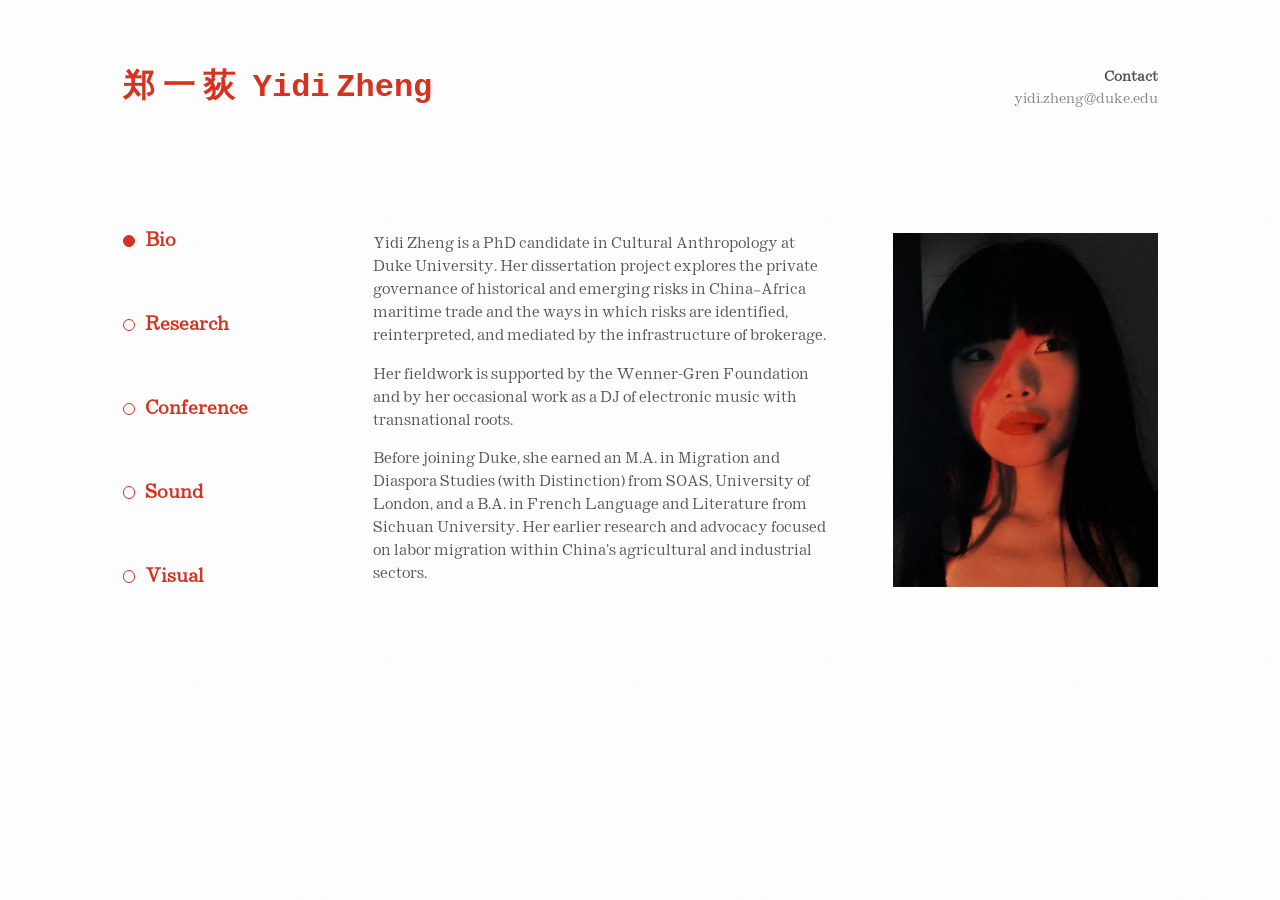
==== index.html @ cf09182e "Add files via upload" ====
<!DOCTYPE html>
<html lang="en">
<head>
    <meta charset="UTF-8">
    <meta name="viewport" content="width=device-width, initial-scale=1.0">
    <title>Yidi Zheng 郑一荻 — Cultural Anthropology, Duke University</title>
    <meta name="description" content="Yidi Zheng (郑一荻) is a PhD candidate in Cultural Anthropology at Duke University, researching risk, brokerage and China–Africa maritime trade, and a DJ of electronic music.">
    <link rel="canonical" href="https://yidizheng.info/">
    <meta property="og:title" content="Yidi Zheng 郑一荻 — Cultural Anthropology, Duke University">
    <meta property="og:description" content="Yidi Zheng (郑一荻) is a PhD candidate in Cultural Anthropology at Duke University, researching risk, brokerage and China–Africa maritime trade, and a DJ of electronic music.">
    <meta property="og:url" content="https://yidizheng.info/">
    <meta property="og:image" content="https://yidizheng.info/yidi.jpg">
    <meta property="og:type" content="profile">
    <script type="application/ld+json">
{
  "@context": "https://schema.org",
  "@type": "Person",
  "name": "Yidi Zheng",
  "alternateName": [
    "郑一荻",
    "yidiyidiyidi"
  ],
  "url": "https://yidizheng.info/",
  "image": "https://yidizheng.info/yidi.jpg",
  "email": "mailto:yidi.zheng@duke.edu",
  "jobTitle": "PhD Candidate in Cultural Anthropology",
  "affiliation": {
    "@type": "CollegeOrUniversity",
    "name": "Duke University"
  },
  "alumniOf": [
    {
      "@type": "CollegeOrUniversity",
      "name": "SOAS, University of London"
    },
    {
      "@type": "CollegeOrUniversity",
      "name": "Sichuan University"
    }
  ],
  "sameAs": [
    "https://instagram.com/yidiyidiyidi"
  ]
}
    </script>
    <link rel="preconnect" href="https://fonts.googleapis.com">
    <link rel="preconnect" href="https://fonts.gstatic.com" crossorigin>
    <link rel="stylesheet" href="https://fonts.googleapis.com/css2?family=EB+Garamond:ital,wght@0,400;0,500;0,600;0,700;1,400;1,700&display=swap">
    <link rel="stylesheet" href="film.css">
    <style>
        :root {
            --photo-w: 265px;   /* photo column */
            --text-w: 460px;    /* bio column */
            --col-gap: 60px;    /* space between photo and bio */
        }

        body {
            color: #555;
            font-family: "Paragon", "EB Garamond", Garamond, "Times New Roman", serif;
            margin: 0;
            padding: 60px 20px;
            line-height: 1.6;
            display: flex;
            justify-content: center;
        }

        .container {
            max-width: 900px;
            width: 100%;
            box-sizing: border-box;
        }

        header {
            margin-bottom: 85px;
            text-align: left;
        }

        h1 {
            white-space: nowrap;
            font-weight: bold;
            color: #D8321F; /* Lip red */
            margin: 0 0 10px 0;
        }

        h1 a {
            color: inherit;
            text-decoration: none;
        }

        /* PHOTO LEFT, BIO RIGHT — links below share the same two columns */
        .intro {
            display: grid;
            grid-template-columns: var(--text-w) var(--photo-w);
            column-gap: var(--col-gap);
            justify-content: end;   /* bio + photo sit flush right; photo's right edge under CONTACT */
        }

        /* bio text on the left, photo on the right */
        .intro .bio   { grid-column: 1; grid-row: 1; }
        .intro .photo { grid-column: 2; grid-row: 1; }

        .intro {
            align-items: start;
        }

        .intro {
            margin-bottom: 0;
        }


        .photo {
            width: var(--photo-w);
        }

        .photo img {
            width: 100%;
            height: auto;
            display: block;
        }

        .bio {
            /* the three paragraphs spread to fill exactly the photo's height,
               so the text's top and bottom always line up with the photo */
            height: calc(var(--photo-w) * 4 / 3);
            display: flex;
            flex-direction: column;
            justify-content: space-between;
            font-size: 0.9rem;
            position: relative;
            z-index: 1;
        }

        .bio p {
            margin: 0;
        }

        .bio p:last-child {
            margin-bottom: 0;
        }

        /* MOBILE OPTIMIZATIONS */
        @media (max-width: 760px) {
            body {
                padding: 40px 15px;
                align-items: flex-start;
            }
            header {
                margin-bottom: 60px;
            }
            .intro {
                grid-template-columns: 1fr;
                row-gap: 28px;
                margin-bottom: 60px;
            }
            .photo {
                width: 100%;
            }
            .intro .photo { grid-column: 1; grid-row: 1; }
            .intro .bio   { grid-column: 1; grid-row: 2; height: auto; gap: 1em; }
        }
    </style>
</head>
<body>

<div class="container site">
    <header>
        <h1><span class="name-zh" lang="zh-Hans">郑一荻</span><a href="index.html">Yidi Zheng</a></h1>
        <div class="contact"><span class="contact-label">Contact</span> <a href="mailto:yidi.zheng@duke.edu">yidi.zheng@duke.edu</a></div>
    </header>

    <div class="layout">
            <nav class="side-nav" aria-label="Sections">
                <a href="index.html" class="current" aria-current="page"><span class="radio" aria-hidden="true"></span>Bio</a>
                <a href="research.html"><span class="radio" aria-hidden="true"></span>Research</a>
                <a href="conference.html"><span class="radio" aria-hidden="true"></span>Conference</a>
                <a href="sound.html"><span class="radio" aria-hidden="true"></span>Sound</a>
                <a href="visual.html"><span class="radio" aria-hidden="true"></span>Visual</a>
            </nav>

    <main>
        <section class="intro">
            <div class="photo">
                <img src="yidi.jpg" alt="Portrait of Yidi Zheng">
            </div>
            <div class="bio">
                <p>Yidi Zheng is a PhD candidate in Cultural Anthropology at Duke University. Her dissertation project explores the private governance of historical and emerging risks in China–Africa maritime trade and the ways in which risks are identified, reinterpreted, and mediated by the infrastructure of brokerage.</p>
                <p>Her fieldwork is supported by the Wenner-Gren Foundation and by her occasional work as a DJ of electronic music with transnational roots.</p>
                <p>Before joining Duke, she earned an M.A. in Migration and Diaspora Studies (with Distinction) from SOAS, University of London, and a B.A. in French Language and Literature from Sichuan University. Her earlier research and advocacy focused on labor migration within China's agricultural and industrial sectors.</p>
            </div>
        </section>
    </main>
    </div>
</div>


</body>
</html>
---- film.css ----
/* ==========================================================
   FILM BACKGROUND — shared by all pages
   - flat white background
   - animated film grain over everything, like the photo
   ========================================================== */

/* Paragon — the site's typeface (self-hosted in /fonts).
   Characters Paragon lacks (e.g. š, ł, –) fall back to EB Garamond. */
@font-face {
    font-family: "Paragon";
    src: url("fonts/Paragon-Regular.otf") format("opentype");
    font-weight: 400;
    font-style: normal;
    font-display: swap;
}
@font-face {
    font-family: "Paragon";
    src: url("fonts/Paragon-Italic.otf") format("opentype");
    font-weight: 400;
    font-style: italic;
    font-display: swap;
}

html {
    background-color: #fff;
}

body {
    background-color: transparent !important;
    position: relative;
}

/* Film grain */
body::after {
    content: "";
    position: fixed;
    inset: -100px;
    z-index: 1000;
    pointer-events: none;
    background-image: url("data:image/svg+xml;utf8,<svg xmlns='http://www.w3.org/2000/svg' width='220' height='220'><filter id='n'><feTurbulence type='fractalNoise' baseFrequency='0.85' numOctaves='3' stitchTiles='stitch'/><feColorMatrix type='saturate' values='0'/></filter><rect width='100%' height='100%' filter='url(%23n)'/></svg>");
    background-size: 220px 220px;
    opacity: 0.06;
    mix-blend-mode: multiply;
    animation: film-grain 0.9s steps(6) infinite;
}

@keyframes film-grain {
    0%   { transform: translate(0, 0); }
    17%  { transform: translate(-40px, 25px); }
    33%  { transform: translate(30px, -45px); }
    50%  { transform: translate(-25px, -15px); }
    67%  { transform: translate(45px, 35px); }
    83%  { transform: translate(-50px, 10px); }
    100% { transform: translate(0, 0); }
}

/* Respect users who turn off motion */
@media (prefers-reduced-motion: reduce) {
    body::after { animation: none; }
}

/* Chinese name to the left of "yidi zheng" — same red and size,
   in a bold Chinese sans-serif that matches the monospace weight */
.name-zh {
    font-family: "PingFang SC", "Hiragino Sans GB", "Microsoft YaHei", "Noto Sans SC", "Noto Sans CJK SC", "Source Han Sans SC", sans-serif;
    font-weight: 700;
    /* spacing rule for the name:
       郑 · 一 · 荻 gaps  =  "yidi" · "zheng" gap  =  1 unit
       gap between 郑一荻 and yidi zheng       =  2 units */
    letter-spacing: 0.25em;     /* opens 郑 一 荻 to ~10px apart */
    margin-right: 0.32em;       /* ~20px between the Chinese and English names */
}

/* The name "Yidi Zheng 郑一荻" — identical on every page */
h1 {
    /* the name keeps its original fonts; the rest of the site is in Paragon */
    font-family: "SFMono-Regular", Consolas, "Liberation Mono", Menlo, Courier, monospace;
    font-size: 2rem;
    font-weight: bold;
    color: #D8321F;
    white-space: nowrap;
    text-transform: none;        /* "Yidi Zheng" exactly as written */
    word-spacing: -0.39em;       /* ~10px between "yidi" and "zheng" */
}

/* Contact line under the name — grey, same size as body text */
.contact {
    font-family: "Paragon", "EB Garamond", Garamond, "Times New Roman", serif;
    font-size: 0.85rem;
    color: #555;
    margin: 0;
    white-space: nowrap;
}
.contact-label {
    font-weight: bold;           /* "contact" in bold, lowercase */
}
.contact a {
    display: block;          /* email on its own line under CONTACT */
    color: #888;             /* same lighter grey as the tracklists */
    text-decoration: none;
}
.contact a:hover {
    color: #D8321F;
    text-decoration: underline;
    text-underline-offset: 3px;
}

/* ==========================================================
   SIDE MENU — Bio / Research / Conference / Sound / Visual
   Same on every page, stays in view while scrolling.
   Each entry has a small red radio button on its right;
   the current page's button is filled with a dot.
   ========================================================== */
.container.site {
    /* menu 150 + gap 70 + content 815 (Bio photo 265 + gap 90 + bio 460),
       so the right edge of every page lines up with the bio's right edge */
    max-width: 1035px;
}

/* Same page margins and header spacing on every page,
   so the name, 郑一荻 and CONTACT never move between pages */
html body {
    padding: 60px 20px;
    align-items: flex-start;
}
.site > header {
    margin-bottom: 110px;   /* space between the name and the menu/content */
}

/* Header: name on the left, contact on the right (top-aligned) */
.site > header {
    display: grid;
    grid-template-columns: 1fr auto;
    align-items: start;
    column-gap: 30px;
}
.site > header h1 { grid-column: 1; grid-row: 1; }
.site > header .contact {
    grid-column: 2; grid-row: 1; text-align: right;
    /* nudge so the top of "Contact" lines up with the top of 郑一荻 yidi zheng */
    margin-top: 7px;
}

.layout {
    display: grid;
    grid-template-columns: 150px minmax(0, 1fr);
    column-gap: 70px;
    align-items: start;
}

.side-nav {
    position: sticky;
    top: 40px;
    display: flex;
    flex-direction: column;
    align-items: flex-start;
    justify-content: space-between;
    /* same height as the Bio photo (265px wide, 3:4) so the first entry
       lines up with its top edge and the last with its bottom edge */
    height: calc(265px * 4 / 3);
}

.side-nav a {
    display: inline-flex;
    align-items: center;
    font-family: "Paragon", "EB Garamond", Garamond, "Times New Roman", serif;
    font-size: 1.125rem;
    font-weight: bold;
    color: #D8321F;
    text-decoration: none;
    line-height: 1;
    text-transform: none;        /* Bio / Research / Conference / Sound / Visual */
}

.side-nav .radio {
    width: 0.7em;                /* 12.6px */
    height: 0.7em;
    margin-right: 0.55em;
    border: 1.5px solid #D8321F;
    border-radius: 50%;          /* round */
    box-sizing: border-box;
    flex-shrink: 0;
    background: transparent;
    transition: background 0.15s ease;
    position: relative;
    top: -1px;                   /* optically centred on the lowercase letters */
}

/* hover: the whole button fills in pale red */
.side-nav a:hover .radio {
    background: rgba(216, 50, 31, 0.35);
}

/* current page: the whole button is solid red */
.side-nav a.current .radio {
    background: #D8321F;
}

/* phones: menu becomes one row under the name */
@media (max-width: 760px) {
    html body {
        padding: 40px 15px;
    }
    .site > header {
        margin-bottom: 40px;
    }
    .site > header {
        grid-template-columns: 1fr;
    }
    .site > header .contact {
        grid-column: 1;
        grid-row: 2;
        text-align: left;
        margin-top: 0;
        margin-bottom: 8px;
    }
    .layout {
        display: block;
    }
    .side-nav {
        position: sticky;
        top: 0;
        z-index: 10;
        flex-direction: row;
        flex-wrap: nowrap;
        justify-content: space-between;
        align-items: center;
        height: auto;
        gap: 4px 0;
        padding: 10px 0;
        margin-bottom: 40px;
        background: #fff;
    }
    .side-nav a {
        font-size: 0.78rem;
    }
    .side-nav .radio {
        margin-right: 0.35em;
        border-width: 1.2px;
    }
}

/* Project titles that are links (to the mix, article, etc.) */
a.project-title,
.project-title a {
    color: #D8321F;
    text-decoration: none;
}
a.project-title:hover,
.project-title a:hover {
    text-decoration: underline;
    text-underline-offset: 4px;
}

/* "Tracklist" label, normal capitalization */
.tracklist-header {
    text-transform: none;
}

/* Dates and locations: normal capitalization, regular weight (not bold) */
.project-info .project-meta {
    text-transform: none;
    font-weight: normal;
}

/* Mix buttons: a red play triangle with rounded corners, no text (14.4px tall,
   slightly bigger than the 12.6px menu buttons). Like them: hover fills it in pale red,
   and while the mix is playing the whole triangle is solid red. */
.audio-control-btn .text {
    display: none;
}
.audio-control-btn .icon {
    display: inline-block;
    width: 16px !important;      /* triangle is 14.4px tall */
    height: 16px;
    margin-right: 0 !important;
    font-size: 0 !important;     /* hide the ▶ / ■ characters; the shape is drawn below */
    color: transparent;
    background: url("data:image/svg+xml;utf8,<svg xmlns='http://www.w3.org/2000/svg' viewBox='0 0 16 16'><path d='M2.91 1.55 L14.29 8.00 L2.91 14.45 Z' fill='none' stroke='%23D8321F' stroke-width='1.5' stroke-linejoin='round'/></svg>") center / contain no-repeat;
}
.audio-control-btn:hover .icon {
    background-image: url("data:image/svg+xml;utf8,<svg xmlns='http://www.w3.org/2000/svg' viewBox='0 0 16 16'><path d='M2.91 1.55 L14.29 8.00 L2.91 14.45 Z' fill='%23D8321F' fill-opacity='0.35' stroke='%23D8321F' stroke-width='1.5' stroke-linejoin='round'/></svg>");
}
.audio-control-btn.is-playing .icon {
    background-image: url("data:image/svg+xml;utf8,<svg xmlns='http://www.w3.org/2000/svg' viewBox='0 0 16 16'><path d='M2.91 1.55 L14.29 8.00 L2.91 14.45 Z' fill='%23D8321F' fill-opacity='1' stroke='%23D8321F' stroke-width='1.5' stroke-linejoin='round'/></svg>");
}

/* Description text under each entry (research, conference, visual)
   matches the bio on the front page: 0.9rem Paragon, grey, same line spacing */
.project .article-description-wrapper,
.project .article-description-wrapper p,
.project .description,
.project .description p {
    font-size: 0.9rem;
    color: #555;
    line-height: 1.6;
}
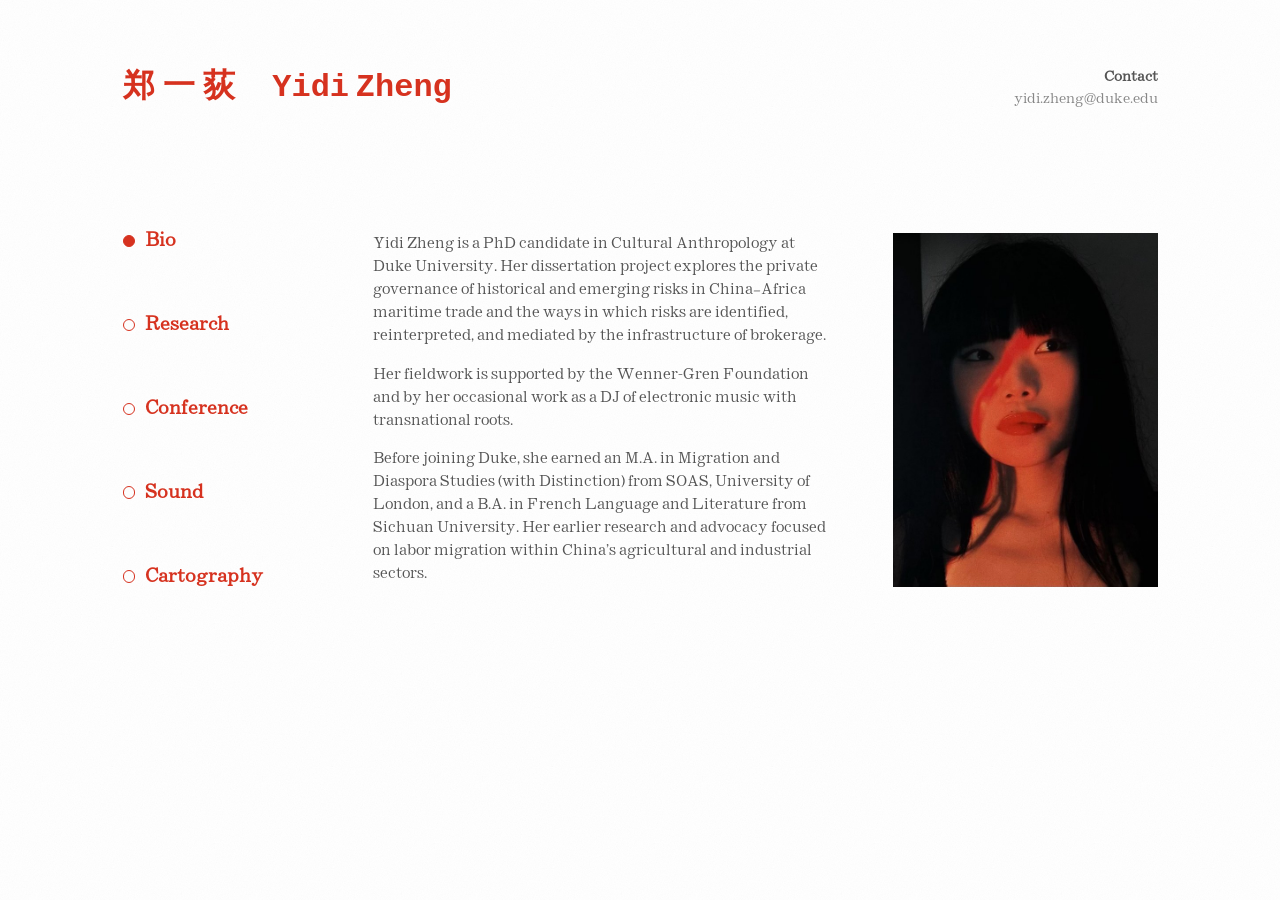
==== commit 7b53a9d7: "Add files via upload" ====
--- a/index.html
+++ b/index.html
@@ -174,7 +174,7 @@
                 <a href="research.html"><span class="radio" aria-hidden="true"></span>Research</a>
                 <a href="conference.html"><span class="radio" aria-hidden="true"></span>Conference</a>
                 <a href="sound.html"><span class="radio" aria-hidden="true"></span>Sound</a>
-                <a href="visual.html"><span class="radio" aria-hidden="true"></span>Visual</a>
+                <a href="visual.html"><span class="radio" aria-hidden="true"></span>Cartography</a>
             </nav>
 
     <main>
--- a/film.css
+++ b/film.css
@@ -66,9 +66,9 @@
     font-weight: 700;
     /* spacing rule for the name:
        郑 · 一 · 荻 gaps  =  "yidi" · "zheng" gap  =  1 unit
-       gap between 郑一荻 and yidi zheng       =  2 units */
+       gap between 郑一荻 and Yidi Zheng       =  4 units */
     letter-spacing: 0.25em;     /* opens 郑 一 荻 to ~10px apart */
-    margin-right: 0.32em;       /* ~20px between the Chinese and English names */
+    margin-right: 0.93em;       /* ~39px between the Chinese and English names */
 }
 
 /* The name "Yidi Zheng 郑一荻" — identical on every page */
@@ -207,6 +207,10 @@
     .site > header {
         grid-template-columns: 1fr;
     }
+    /* name shrinks a little on the narrowest phones so it stays on one line */
+    .site > header h1 {
+        font-size: min(2rem, 8vw);
+    }
     .site > header .contact {
         grid-column: 1;
         grid-row: 2;
@@ -222,11 +226,12 @@
         top: 0;
         z-index: 10;
         flex-direction: row;
-        flex-wrap: nowrap;
-        justify-content: space-between;
+        flex-wrap: wrap;             /* wraps onto a second row on narrow phones */
+        justify-content: flex-start;
         align-items: center;
+        column-gap: 18px;
+        row-gap: 10px;
         height: auto;
-        gap: 4px 0;
         padding: 10px 0;
         margin-bottom: 40px;
         background: #fff;
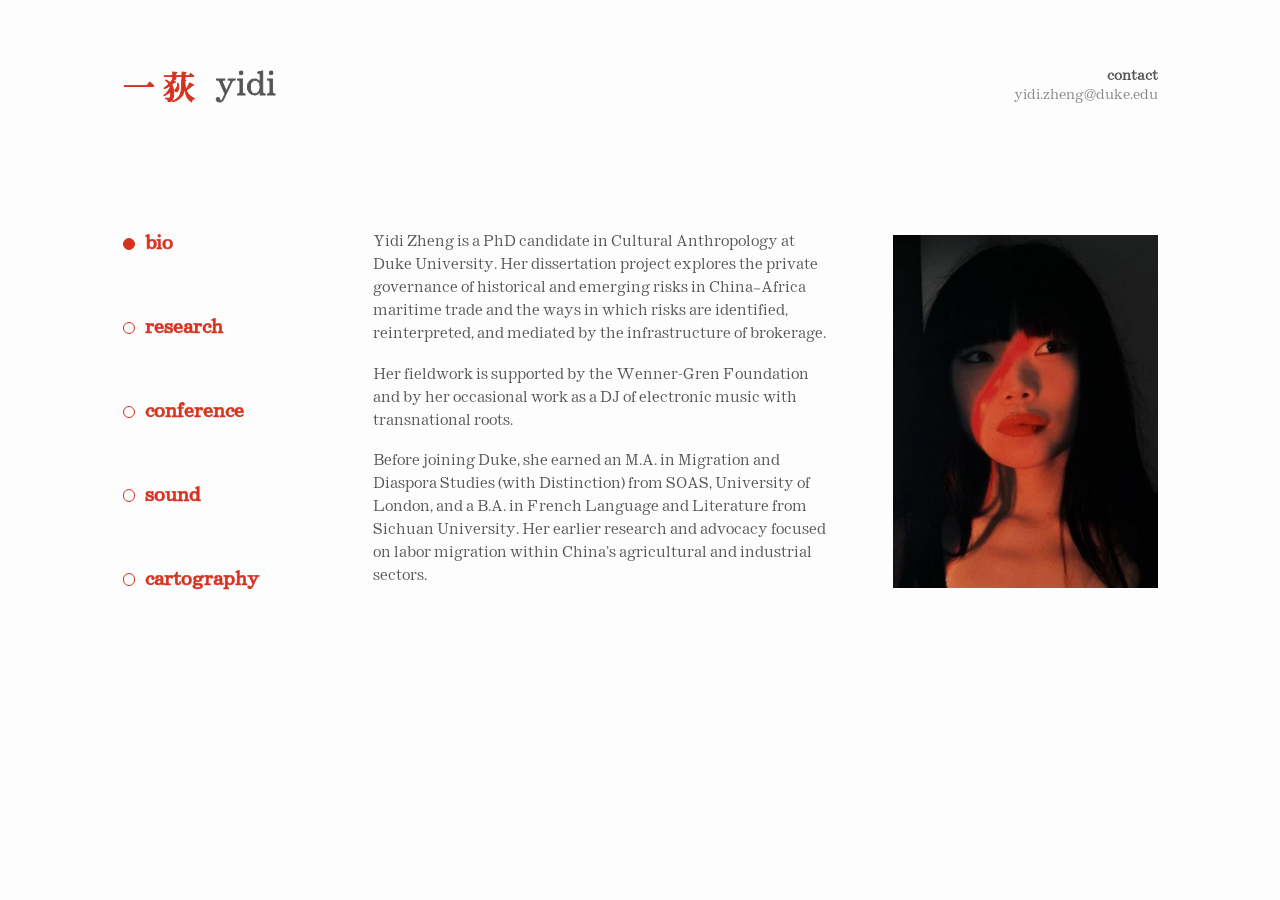
==== commit 5ef7df5e: "Add files via upload" ====
--- a/index.html
+++ b/index.html
@@ -46,6 +46,7 @@
     <link rel="preconnect" href="https://fonts.googleapis.com">
     <link rel="preconnect" href="https://fonts.gstatic.com" crossorigin>
     <link rel="stylesheet" href="https://fonts.googleapis.com/css2?family=EB+Garamond:ital,wght@0,400;0,500;0,600;0,700;1,400;1,700&display=swap">
+    <link rel="stylesheet" href="https://fonts.googleapis.com/css2?family=Noto+Serif+SC:wght@600&text=%E4%B8%80%E8%8D%BB%E6%8D%89%E8%99%AB%E6%97%B6%E7%A9%BA%E4%BA%A4%E9%9B%86&display=swap">
     <link rel="stylesheet" href="film.css">
     <style>
         :root {
@@ -158,14 +159,18 @@
             .intro .photo { grid-column: 1; grid-row: 1; }
             .intro .bio   { grid-column: 1; grid-row: 2; height: auto; gap: 1em; }
         }
+        /* top of the photo and of the bio text line up with the top of "bio" in the menu */
+        .layout > main { margin-top: -1.2px; }
+        .bio p:first-child { margin-top: -3.8px; }
+        @media (max-width: 760px) { .layout > main { margin-top: 0; } }
     </style>
 </head>
 <body>
 
 <div class="container site">
     <header>
-        <h1><span class="name-zh" lang="zh-Hans">郑一荻</span><a href="index.html">Yidi Zheng</a></h1>
-        <div class="contact"><span class="contact-label">Contact</span> <a href="mailto:yidi.zheng@duke.edu">yidi.zheng@duke.edu</a></div>
+        <h1><span class="name-zh" lang="zh-Hans">一荻</span><a href="index.html">Yidi</a></h1>
+        <div class="contact"><span class="contact-label">contact</span> <a href="mailto:yidi.zheng@duke.edu">yidi.zheng@duke.edu</a></div>
     </header>
 
     <div class="layout">
@@ -193,5 +198,7 @@
 </div>
 
 
+<script src="https://w.soundcloud.com/player/api.js"></script>
+<script src="autoplay.js"></script>
 </body>
 </html>
--- a/film.css
+++ b/film.css
@@ -62,13 +62,19 @@
 /* Chinese name to the left of "yidi zheng" — same red and size,
    in a bold Chinese sans-serif that matches the monospace weight */
 .name-zh {
-    font-family: "PingFang SC", "Hiragino Sans GB", "Microsoft YaHei", "Noto Sans SC", "Noto Sans CJK SC", "Source Han Sans SC", sans-serif;
-    font-weight: 700;
+    /* Hiragino Mincho W6 (built into Macs/iPhones). Characters it lacks, like the
+       simplified 郑, are filled in by Noto Serif SC (思源宋体, a 明朝 in the same spirit),
+       which also covers all three characters on Windows/Android. */
+    font-family: "Hiragino Mincho ProN", "Hiragino Mincho Pro", "ヒラギノ明朝 ProN", "Noto Serif SC", "Songti SC", "STSong", "Source Han Serif SC", "SimSun", serif;
+    font-weight: 600;
     /* spacing rule for the name:
        郑 · 一 · 荻 gaps  =  "yidi" · "zheng" gap  =  1 unit
-       gap between 郑一荻 and Yidi Zheng       =  4 units */
-    letter-spacing: 0.25em;     /* opens 郑 一 荻 to ~10px apart */
-    margin-right: 0.93em;       /* ~39px between the Chinese and English names */
+       gap between 一荻 and yidi              =  2 units */
+    letter-spacing: 0.28em;     /* opens 郑 一 荻 to ~9.5px apart */
+    margin-right: 0.34em;       /* ~20px between 一荻 and yidi */
+    /* extra weight so 一荻 reads clearly bold */
+    -webkit-text-stroke: 0.03em currentColor;
+    paint-order: stroke fill;
 }
 
 /* The name "Yidi Zheng 郑一荻" — identical on every page */
@@ -79,8 +85,21 @@
     font-weight: bold;
     color: #D8321F;
     white-space: nowrap;
-    text-transform: none;        /* "Yidi Zheng" exactly as written */
-    word-spacing: -0.39em;       /* ~10px between "yidi" and "zheng" */
+    text-transform: lowercase;   /* yidi zheng */
+}
+/* "Yidi Zheng": Paragon, regular weight thickened slightly with a thin outline */
+h1 a {
+    font-weight: normal;
+}
+.site > header h1 a {
+    position: relative;
+    top: -4px;                   /* centres "yidi" on 一荻 */
+    font-family: "Paragon", "EB Garamond", Garamond, "Times New Roman", serif;   /* same as the rest of the English text */
+    color: #555;                 /* "Yidi Zheng" in grey; 郑一荻 stays red */
+    font-weight: normal;
+    -webkit-text-stroke: 0.025em currentColor;
+    paint-order: stroke fill;
+    word-spacing: 0.08em;        /* ~9.5px between "yidi" and "zheng", matching the gaps in 郑 一 荻 */
 }
 
 /* Contact line under the name — grey, same size as body text */
@@ -137,7 +156,8 @@
 .site > header h1 { grid-column: 1; grid-row: 1; }
 .site > header .contact {
     grid-column: 2; grid-row: 1; text-align: right;
-    /* nudge so the top of "Contact" lines up with the top of 郑一荻 yidi zheng */
+    line-height: 1.4;            /* the two lines span the same height as the name */
+    /* nudge so the top of "contact" lines up with the top of 郑一荻 yidi zheng */
     margin-top: 7px;
 }
 
@@ -169,7 +189,10 @@
     color: #D8321F;
     text-decoration: none;
     line-height: 1;
-    text-transform: none;        /* Bio / Research / Conference / Sound / Visual */
+    text-transform: lowercase;   /* bio / research / conference / sound / cartography */
+    /* Paragon has no bold weight: a thin outline in the same red makes the menu bolder */
+    -webkit-text-stroke: 0.025em currentColor;
+    paint-order: stroke fill;
 }
 
 .side-nav .radio {
@@ -257,9 +280,9 @@
     text-underline-offset: 4px;
 }
 
-/* "Tracklist" label, normal capitalization */
+/* "tracklist" label in lowercase */
 .tracklist-header {
-    text-transform: none;
+    text-transform: lowercase;
 }
 
 /* Dates and locations: normal capitalization, regular weight (not bold) */
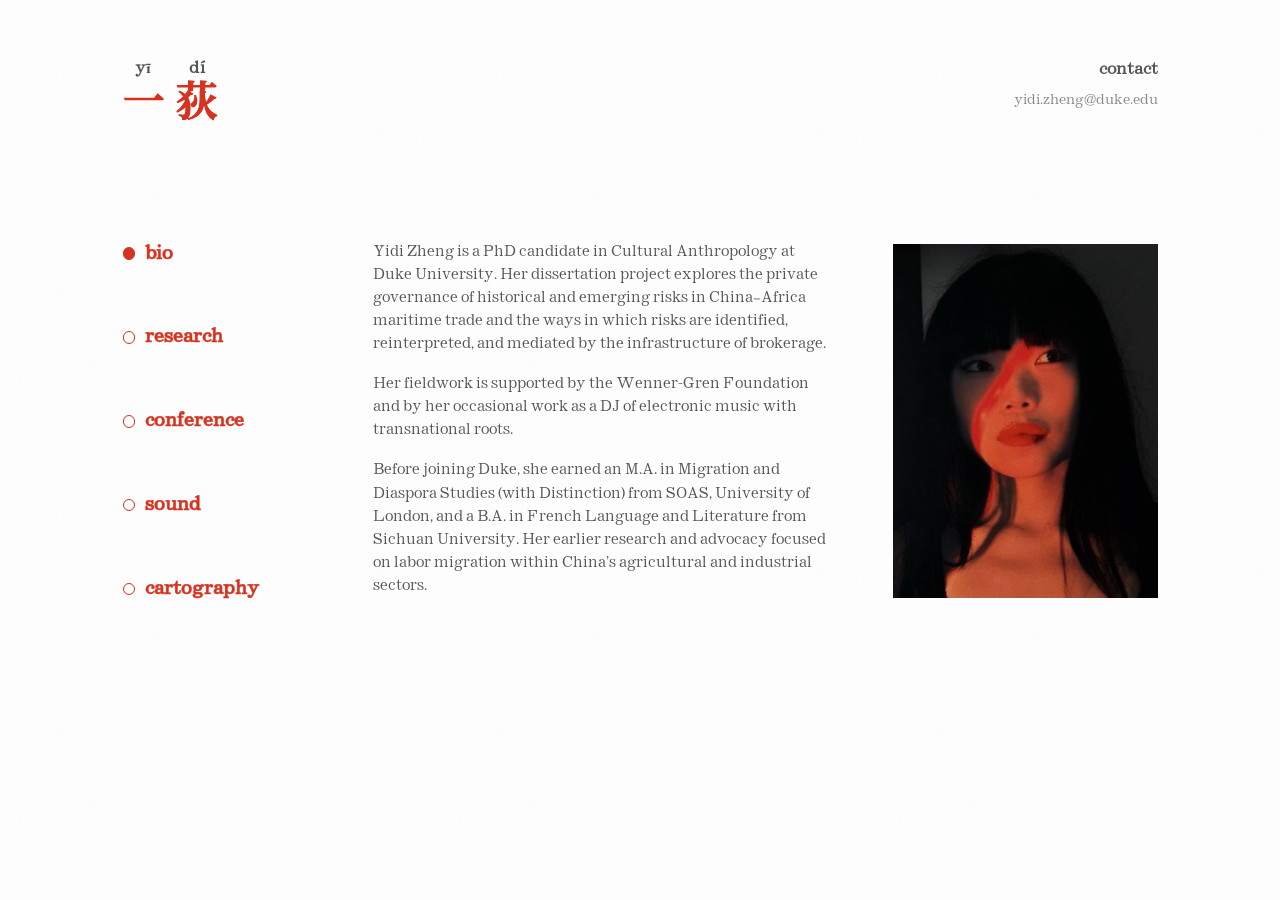
==== commit 934d5319: "Add files via upload" ====
--- a/index.html
+++ b/index.html
@@ -169,7 +169,7 @@
 
 <div class="container site">
     <header>
-        <h1><span class="name-zh" lang="zh-Hans">一荻</span><a href="index.html">Yidi</a></h1>
+        <h1><a href="index.html" class="name-link"><span class="name-zh" lang="zh-Hans"><ruby>一<rt>yī</rt></ruby><ruby>荻<rt>dí</rt></ruby></span></a></h1>
         <div class="contact"><span class="contact-label">contact</span> <a href="mailto:yidi.zheng@duke.edu">yidi.zheng@duke.edu</a></div>
     </header>
 
--- a/film.css
+++ b/film.css
@@ -61,45 +61,47 @@
 
 /* Chinese name to the left of "yidi zheng" — same red and size,
    in a bold Chinese sans-serif that matches the monospace weight */
+/* The name: 一荻 in red Hiragino Mincho, with "yi" "di" above each
+   character like pinyin, in small grey Paragon. Identical on every page. */
+h1 {
+    font-size: 2.6rem;           /* 一荻 */
+    font-weight: normal;
+    color: #D8321F;
+    white-space: nowrap;
+    line-height: 1;
+}
+.site > header h1 a.name-link {
+    color: inherit;
+    text-decoration: none;
+}
 .name-zh {
-    /* Hiragino Mincho W6 (built into Macs/iPhones). Characters it lacks, like the
-       simplified 郑, are filled in by Noto Serif SC (思源宋体, a 明朝 in the same spirit),
-       which also covers all three characters on Windows/Android. */
+    /* Hiragino Mincho W6 (built into Macs/iPhones); other devices get the
+       similar Noto Serif SC (思源宋体) */
     font-family: "Hiragino Mincho ProN", "Hiragino Mincho Pro", "ヒラギノ明朝 ProN", "Noto Serif SC", "Songti SC", "STSong", "Source Han Serif SC", "SimSun", serif;
     font-weight: 600;
-    /* spacing rule for the name:
-       郑 · 一 · 荻 gaps  =  "yidi" · "zheng" gap  =  1 unit
-       gap between 一荻 and yidi              =  2 units */
-    letter-spacing: 0.28em;     /* opens 郑 一 荻 to ~9.5px apart */
-    margin-right: 0.34em;       /* ~20px between 一荻 and yidi */
+    letter-spacing: 0;
     /* extra weight so 一荻 reads clearly bold */
     -webkit-text-stroke: 0.03em currentColor;
     paint-order: stroke fill;
 }
-
-/* The name "Yidi Zheng 郑一荻" — identical on every page */
-h1 {
-    /* the name keeps its original fonts; the rest of the site is in Paragon */
-    font-family: "SFMono-Regular", Consolas, "Liberation Mono", Menlo, Courier, monospace;
-    font-size: 2rem;
-    font-weight: bold;
-    color: #D8321F;
-    white-space: nowrap;
-    text-transform: lowercase;   /* yidi zheng */
-}
-/* "Yidi Zheng": Paragon, regular weight thickened slightly with a thin outline */
-h1 a {
-    font-weight: normal;
-}
-.site > header h1 a {
-    position: relative;
-    top: -4px;                   /* centres "yidi" on 一荻 */
-    font-family: "Paragon", "EB Garamond", Garamond, "Times New Roman", serif;   /* same as the rest of the English text */
-    color: #555;                 /* "Yidi Zheng" in grey; 郑一荻 stays red */
-    font-weight: normal;
-    -webkit-text-stroke: 0.025em currentColor;
-    paint-order: stroke fill;
-    word-spacing: 0.08em;        /* ~9.5px between "yidi" and "zheng", matching the gaps in 郑 一 荻 */
+.name-zh ruby {
+    ruby-position: over;
+    ruby-align: center;
+}
+.name-zh ruby + ruby {
+    margin-left: 0.28em;         /* space between 一 and 荻 */
+}
+/* the pinyin above each character */
+.name-zh rt {
+    font-family: "Paragon", "EB Garamond", Garamond, "Times New Roman", serif;
+    font-size: 1rem;             /* pinyin: same size as "contact" */
+    font-weight: bold;           /* bold, like "contact" */
+    color: #555;
+    letter-spacing: 0.02em;
+    text-transform: lowercase;
+    -webkit-text-stroke: 0;
+    line-height: 1.5;
+    padding-bottom: 2px;         /* a little air between pinyin and character */
 }
 
 /* Contact line under the name — grey, same size as body text */
@@ -111,10 +113,13 @@
     white-space: nowrap;
 }
 .contact-label {
+    display: block;
+    font-size: 1rem;             /* same size as the pinyin, on the same baseline */
     font-weight: bold;           /* "contact" in bold, lowercase */
 }
 .contact a {
-    display: block;          /* email on its own line under CONTACT */
+    display: block;          /* email on its own line under "contact" */
+    margin-top: 13.2px;      /* the email is centred on 一荻 */
     color: #888;             /* same lighter grey as the tracklists */
     text-decoration: none;
 }
@@ -156,9 +161,9 @@
 .site > header h1 { grid-column: 1; grid-row: 1; }
 .site > header .contact {
     grid-column: 2; grid-row: 1; text-align: right;
-    line-height: 1.4;            /* the two lines span the same height as the name */
+    line-height: 1.2;
     /* nudge so the top of "contact" lines up with the top of 郑一荻 yidi zheng */
-    margin-top: 7px;
+    margin-top: -0.25px;         /* "contact" is centred on the yī dí row */
 }
 
 .layout {
@@ -232,15 +237,17 @@
     }
     /* name shrinks a little on the narrowest phones so it stays on one line */
     .site > header h1 {
-        font-size: min(2rem, 8vw);
+        font-size: min(2.6rem, 10vw);
     }
     .site > header .contact {
         grid-column: 1;
         grid-row: 2;
         text-align: left;
-        margin-top: 0;
+        margin-top: 10px;
         margin-bottom: 8px;
-    }
+        line-height: 1.6;
+    }
+    .contact a { margin-top: 2px; }
     .layout {
         display: block;
     }
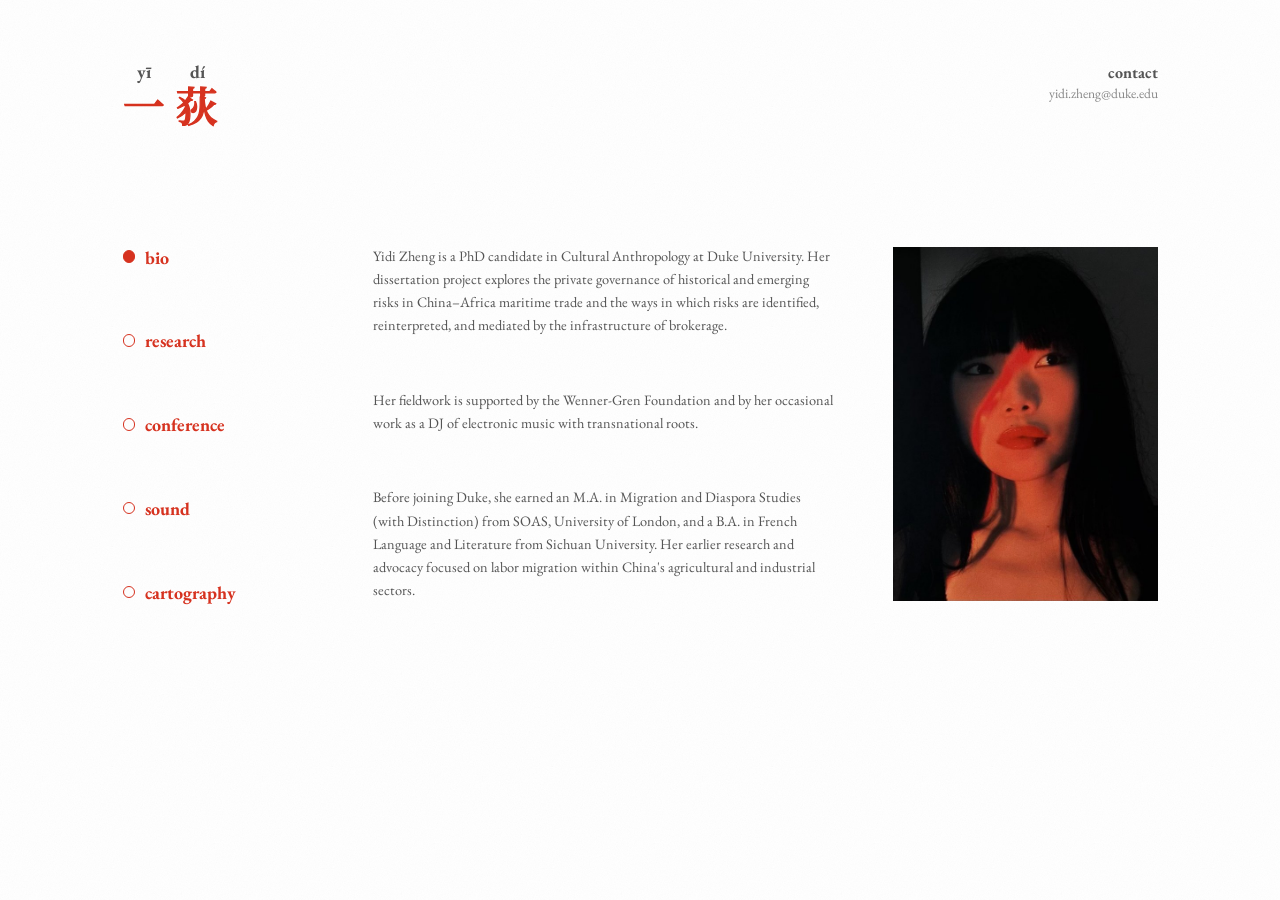
==== commit 5fdc38e7: "Add files via upload" ====
--- a/index.html
+++ b/index.html
@@ -57,7 +57,7 @@
 
         body {
             color: #555;
-            font-family: "Paragon", "EB Garamond", Garamond, "Times New Roman", serif;
+            font-family: "EB Garamond", Garamond, "Times New Roman", serif;
             margin: 0;
             padding: 60px 20px;
             line-height: 1.6;
--- a/film.css
+++ b/film.css
@@ -3,23 +3,6 @@
    - flat white background
    - animated film grain over everything, like the photo
    ========================================================== */
-
-/* Paragon — the site's typeface (self-hosted in /fonts).
-   Characters Paragon lacks (e.g. š, ł, –) fall back to EB Garamond. */
-@font-face {
-    font-family: "Paragon";
-    src: url("fonts/Paragon-Regular.otf") format("opentype");
-    font-weight: 400;
-    font-style: normal;
-    font-display: swap;
-}
-@font-face {
-    font-family: "Paragon";
-    src: url("fonts/Paragon-Italic.otf") format("opentype");
-    font-weight: 400;
-    font-style: italic;
-    font-display: swap;
-}
 
 html {
     background-color: #fff;
@@ -62,7 +45,7 @@
 /* Chinese name to the left of "yidi zheng" — same red and size,
    in a bold Chinese sans-serif that matches the monospace weight */
 /* The name: 一荻 in red Hiragino Mincho, with "yi" "di" above each
-   character like pinyin, in small grey Paragon. Identical on every page. */
+   character like pinyin, in small grey EB Garamond. Identical on every page. */
 h1 {
     font-size: 2.6rem;           /* 一荻 */
     font-weight: normal;
@@ -93,11 +76,11 @@
 }
 /* the pinyin above each character */
 .name-zh rt {
-    font-family: "Paragon", "EB Garamond", Garamond, "Times New Roman", serif;
-    font-size: 1rem;             /* pinyin: same size as "contact" */
+    font-family: "EB Garamond", Garamond, "Times New Roman", serif;   /* has ī and í, so yī dí is all one font */
+    font-size: 1.125rem;         /* pinyin: same size as "bio" in the menu */
     font-weight: bold;           /* bold, like "contact" */
     color: #555;
-    letter-spacing: 0.02em;
+    letter-spacing: 0;           /* no extra spacing, so each syllable stays exactly centred */
     text-transform: lowercase;
     -webkit-text-stroke: 0;
     line-height: 1.5;
@@ -106,7 +89,7 @@
 
 /* Contact line under the name — grey, same size as body text */
 .contact {
-    font-family: "Paragon", "EB Garamond", Garamond, "Times New Roman", serif;
+    font-family: "EB Garamond", Garamond, "Times New Roman", serif;
     font-size: 0.85rem;
     color: #555;
     margin: 0;
@@ -119,7 +102,7 @@
 }
 .contact a {
     display: block;          /* email on its own line under "contact" */
-    margin-top: 13.2px;      /* the email is centred on 一荻 */
+    margin-top: 0;           /* the email is simply the second line under "contact" */
     color: #888;             /* same lighter grey as the tracklists */
     text-decoration: none;
 }
@@ -161,9 +144,9 @@
 .site > header h1 { grid-column: 1; grid-row: 1; }
 .site > header .contact {
     grid-column: 2; grid-row: 1; text-align: right;
-    line-height: 1.2;
+    line-height: 1.4;            /* regular spacing between "contact" and the email */
     /* nudge so the top of "contact" lines up with the top of 郑一荻 yidi zheng */
-    margin-top: -0.25px;         /* "contact" is centred on the yī dí row */
+    margin-top: 1.5px;           /* "contact" is centred on the yī dí row */
 }
 
 .layout {
@@ -188,16 +171,13 @@
 .side-nav a {
     display: inline-flex;
     align-items: center;
-    font-family: "Paragon", "EB Garamond", Garamond, "Times New Roman", serif;
+    font-family: "EB Garamond", Garamond, "Times New Roman", serif;
     font-size: 1.125rem;
     font-weight: bold;
     color: #D8321F;
     text-decoration: none;
     line-height: 1;
     text-transform: lowercase;   /* bio / research / conference / sound / cartography */
-    /* Paragon has no bold weight: a thin outline in the same red makes the menu bolder */
-    -webkit-text-stroke: 0.025em currentColor;
-    paint-order: stroke fill;
 }
 
 .side-nav .radio {
@@ -321,7 +301,7 @@
 }
 
 /* Description text under each entry (research, conference, visual)
-   matches the bio on the front page: 0.9rem Paragon, grey, same line spacing */
+   matches the bio on the front page: 0.9rem EB Garamond, grey, same line spacing */
 .project .article-description-wrapper,
 .project .article-description-wrapper p,
 .project .description,
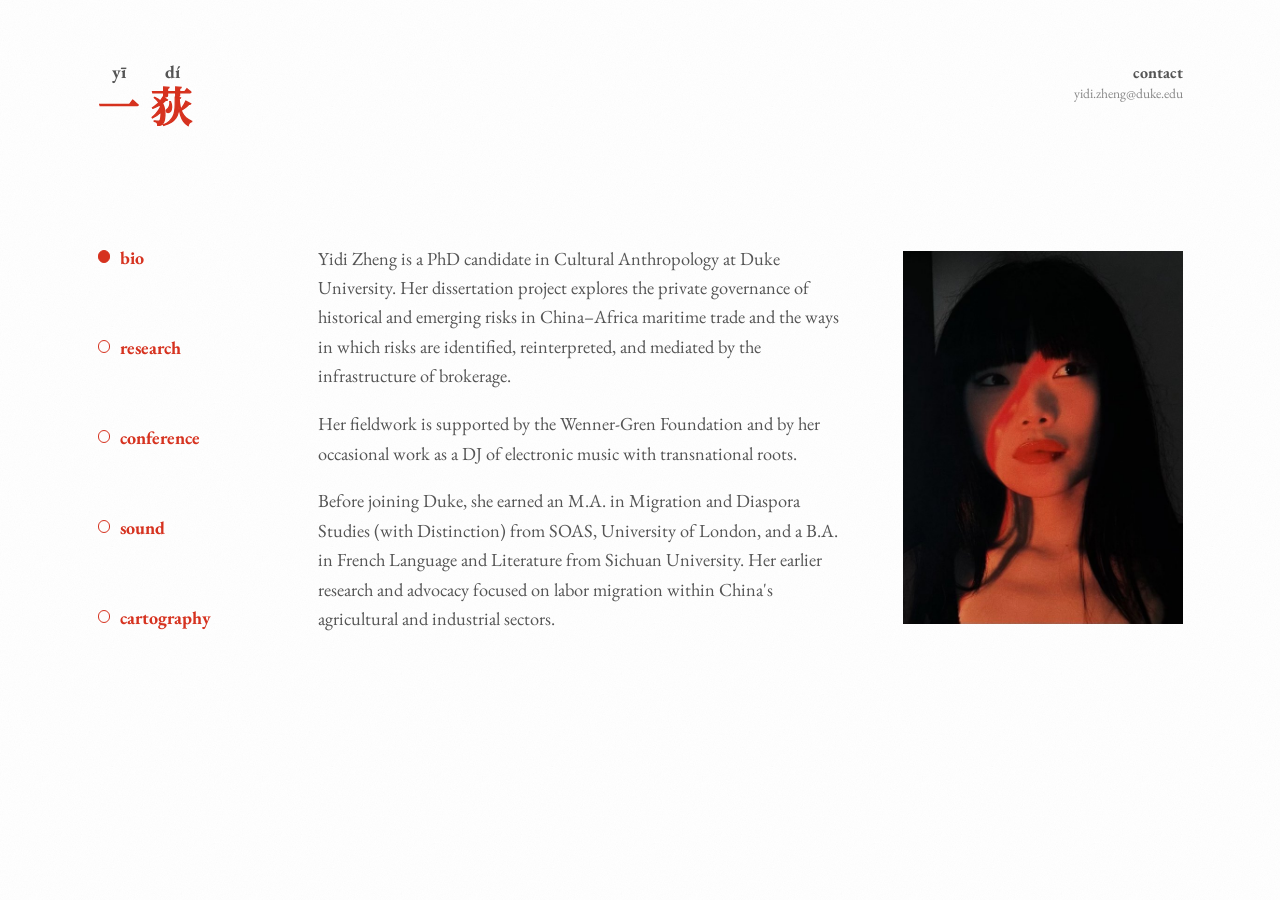
==== commit 7b685297: "Add files via upload" ====
--- a/index.html
+++ b/index.html
@@ -120,19 +120,13 @@
         }
 
         .bio {
-            /* the three paragraphs spread to fill exactly the photo's height,
-               so the text's top and bottom always line up with the photo */
-            height: calc(var(--photo-w) * 4 / 3);
-            display: flex;
-            flex-direction: column;
-            justify-content: space-between;
-            font-size: 0.9rem;
+            font-size: 1.15rem;
             position: relative;
             z-index: 1;
         }
 
         .bio p {
-            margin: 0;
+            margin: 0 0 1em 0;   /* normal paragraph spacing */
         }
 
         .bio p:last-child {
@@ -161,8 +155,32 @@
         }
         /* top of the photo and of the bio text line up with the top of "bio" in the menu */
         .layout > main { margin-top: -1.2px; }
+        /* the menu stretches from the top of the bio text to its last line */
+        .layout { align-items: stretch; }
+        .layout > .side-nav { height: auto; align-self: stretch; padding-bottom: 6.9px; }   /* "cartography" sits on the baseline of the last line of text */
         .bio p:first-child { margin-top: -3.8px; }
-        @media (max-width: 760px) { .layout > main { margin-top: 0; } }
+        /* WIDER TEXT: the bio text fills the space left of a narrower photo column.
+           The photo stretches to the height of the text (cropped to fit), so the
+           menu, the text and the photo all share the same top and bottom. */
+        @media (min-width: 761px) {
+            /* WIDER TEXT: the bio text fills the space left of the photo.
+               The photo keeps its 3:4 shape; a small script sets its width so its
+               height equals the text's, so the menu, the text and the photo all
+               share the same top and bottom. */
+            :root { --photo-w: 280px; --col-gap: 50px; }   /* the script refines --photo-w */
+            .intro {
+                grid-template-columns: minmax(0, 1fr) var(--photo-w);
+                justify-content: stretch;
+                align-items: start;
+            }
+            .photo {
+                margin-top: 4px;      /* photo top level with "bio" / the first line */
+            }
+            .photo img {
+                width: 100%;
+                height: auto;         /* 3:4, never cropped */
+            }
+        }
     </style>
 </head>
 <body>
@@ -198,6 +216,33 @@
 </div>
 
 
+<script>
+    // Bio page: size the 3:4 photo so its height matches the bio text
+    // (from the top of the first line to the baseline of the last line).
+    (function () {
+        var TOP = 4, BOTTOM = 9.4;               // gaps between the text box and its first/last line
+        var root = document.documentElement, bio = document.querySelector('.bio');
+        function textH() { return bio.getBoundingClientRect().height - TOP - BOTTOM; }
+        function fit() {
+            if (window.innerWidth <= 760) { root.style.removeProperty('--photo-w'); return; }
+            var main = document.querySelector('.intro').getBoundingClientRect().width;
+            var maxW = main * 0.4, minW = 160, w = 280;
+            // repeat: photo width = 3/4 of the text height (the text reflows each time)
+            for (var i = 0; i < 8; i++) {
+                root.style.setProperty('--photo-w', w + 'px');
+                var next = Math.max(minW, Math.min(maxW, textH() * 3 / 4));
+                if (Math.abs(next - w) < 0.25) { w = next; break; }
+                w = (w + next) / 2;
+            }
+            root.style.setProperty('--photo-w', w + 'px');
+        }
+        if (document.fonts && document.fonts.ready) document.fonts.ready.then(fit);
+        window.addEventListener('load', fit);
+        window.addEventListener('resize', fit);
+        fit();
+    })();
+</script>
+
 <script src="https://w.soundcloud.com/player/api.js"></script>
 <script src="autoplay.js"></script>
 </body>
--- a/film.css
+++ b/film.css
@@ -119,9 +119,8 @@
    the current page's button is filled with a dot.
    ========================================================== */
 .container.site {
-    /* menu 150 + gap 70 + content 815 (Bio photo 265 + gap 90 + bio 460),
-       so the right edge of every page lines up with the bio's right edge */
-    max-width: 1035px;
+    /* menu 150 + gap 70 + content 865: on the bio page, wide text + gap + 3:4 photo */
+    max-width: 1085px;
 }
 
 /* Same page margins and header spacing on every page,
@@ -301,12 +300,12 @@
 }
 
 /* Description text under each entry (research, conference, visual)
-   matches the bio on the front page: 0.9rem EB Garamond, grey, same line spacing */
+   matches the bio on the front page: 1.15rem EB Garamond, grey, same line spacing */
 .project .article-description-wrapper,
 .project .article-description-wrapper p,
 .project .description,
 .project .description p {
-    font-size: 0.9rem;
+    font-size: 1.15rem;
     color: #555;
     line-height: 1.6;
 }
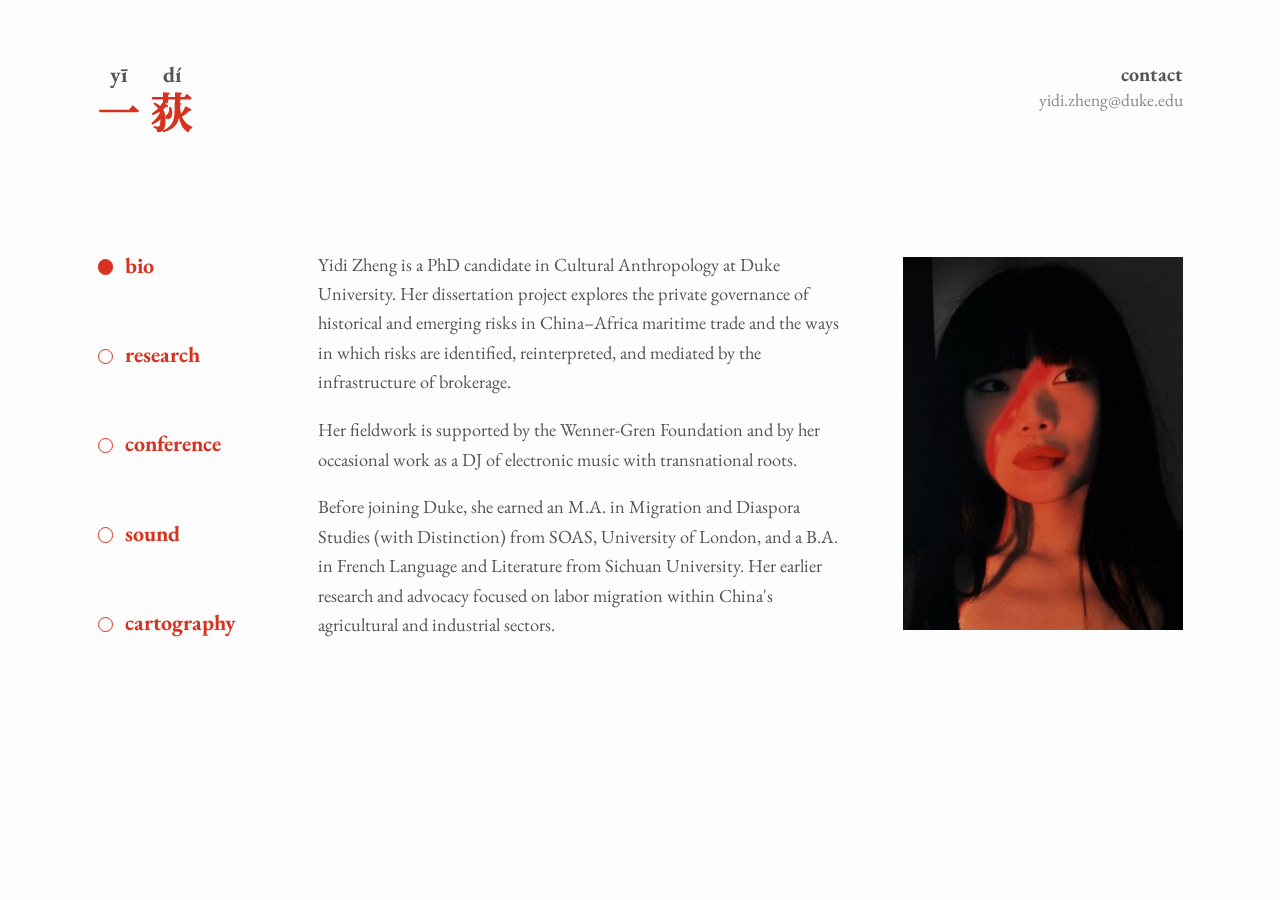
==== commit efad2d6e: "Add files via upload" ====
--- a/index.html
+++ b/index.html
@@ -3,10 +3,10 @@
 <head>
     <meta charset="UTF-8">
     <meta name="viewport" content="width=device-width, initial-scale=1.0">
-    <title>Yidi Zheng 郑一荻 — Cultural Anthropology, Duke University</title>
+    <title>Yidi Zheng 郑一荻</title>
     <meta name="description" content="Yidi Zheng (郑一荻) is a PhD candidate in Cultural Anthropology at Duke University, researching risk, brokerage and China–Africa maritime trade, and a DJ of electronic music.">
     <link rel="canonical" href="https://yidizheng.info/">
-    <meta property="og:title" content="Yidi Zheng 郑一荻 — Cultural Anthropology, Duke University">
+    <meta property="og:title" content="Yidi Zheng 郑一荻">
     <meta property="og:description" content="Yidi Zheng (郑一荻) is a PhD candidate in Cultural Anthropology at Duke University, researching risk, brokerage and China–Africa maritime trade, and a DJ of electronic music.">
     <meta property="og:url" content="https://yidizheng.info/">
     <meta property="og:image" content="https://yidizheng.info/yidi.jpg">
@@ -157,7 +157,7 @@
         .layout > main { margin-top: -1.2px; }
         /* the menu stretches from the top of the bio text to its last line */
         .layout { align-items: stretch; }
-        .layout > .side-nav { height: auto; align-self: stretch; padding-bottom: 6.9px; }   /* "cartography" sits on the baseline of the last line of text */
+        .layout > .side-nav { height: auto; align-self: stretch; padding-bottom: 5.7px; }   /* "cartography" sits on the baseline of the last line of text */
         .bio p:first-child { margin-top: -3.8px; }
         /* WIDER TEXT: the bio text fills the space left of a narrower photo column.
            The photo stretches to the height of the text (cropped to fit), so the
--- a/film.css
+++ b/film.css
@@ -77,7 +77,7 @@
 /* the pinyin above each character */
 .name-zh rt {
     font-family: "EB Garamond", Garamond, "Times New Roman", serif;   /* has ī and í, so yī dí is all one font */
-    font-size: 1.125rem;         /* pinyin: same size as "bio" in the menu */
+    font-size: 1.375rem;         /* pinyin: same size as the menu entries */
     font-weight: bold;           /* bold, like "contact" */
     color: #555;
     letter-spacing: 0;           /* no extra spacing, so each syllable stays exactly centred */
@@ -90,14 +90,14 @@
 /* Contact line under the name — grey, same size as body text */
 .contact {
     font-family: "EB Garamond", Garamond, "Times New Roman", serif;
-    font-size: 0.85rem;
+    font-size: 1.1rem;           /* email */
     color: #555;
     margin: 0;
     white-space: nowrap;
 }
 .contact-label {
     display: block;
-    font-size: 1rem;             /* same size as the pinyin, on the same baseline */
+    font-size: 1.25rem;          /* "contact" */
     font-weight: bold;           /* "contact" in bold, lowercase */
 }
 .contact a {
@@ -145,7 +145,7 @@
     grid-column: 2; grid-row: 1; text-align: right;
     line-height: 1.4;            /* regular spacing between "contact" and the email */
     /* nudge so the top of "contact" lines up with the top of 郑一荻 yidi zheng */
-    margin-top: 1.5px;           /* "contact" is centred on the yī dí row */
+    margin-top: -0.25px;           /* "contact" is centred on the yī dí row */
 }
 
 .layout {
@@ -171,7 +171,7 @@
     display: inline-flex;
     align-items: center;
     font-family: "EB Garamond", Garamond, "Times New Roman", serif;
-    font-size: 1.125rem;
+    font-size: 1.375rem;         /* menu entries */
     font-weight: bold;
     color: #D8321F;
     text-decoration: none;
@@ -190,7 +190,7 @@
     background: transparent;
     transition: background 0.15s ease;
     position: relative;
-    top: -1px;                   /* optically centred on the lowercase letters */
+    top: 1.4px;                    /* optically centred on the lowercase letters */
 }
 
 /* hover: the whole button fills in pale red */
@@ -246,7 +246,7 @@
         background: #fff;
     }
     .side-nav a {
-        font-size: 0.78rem;
+        font-size: 0.9rem;
     }
     .side-nav .radio {
         margin-right: 0.35em;
